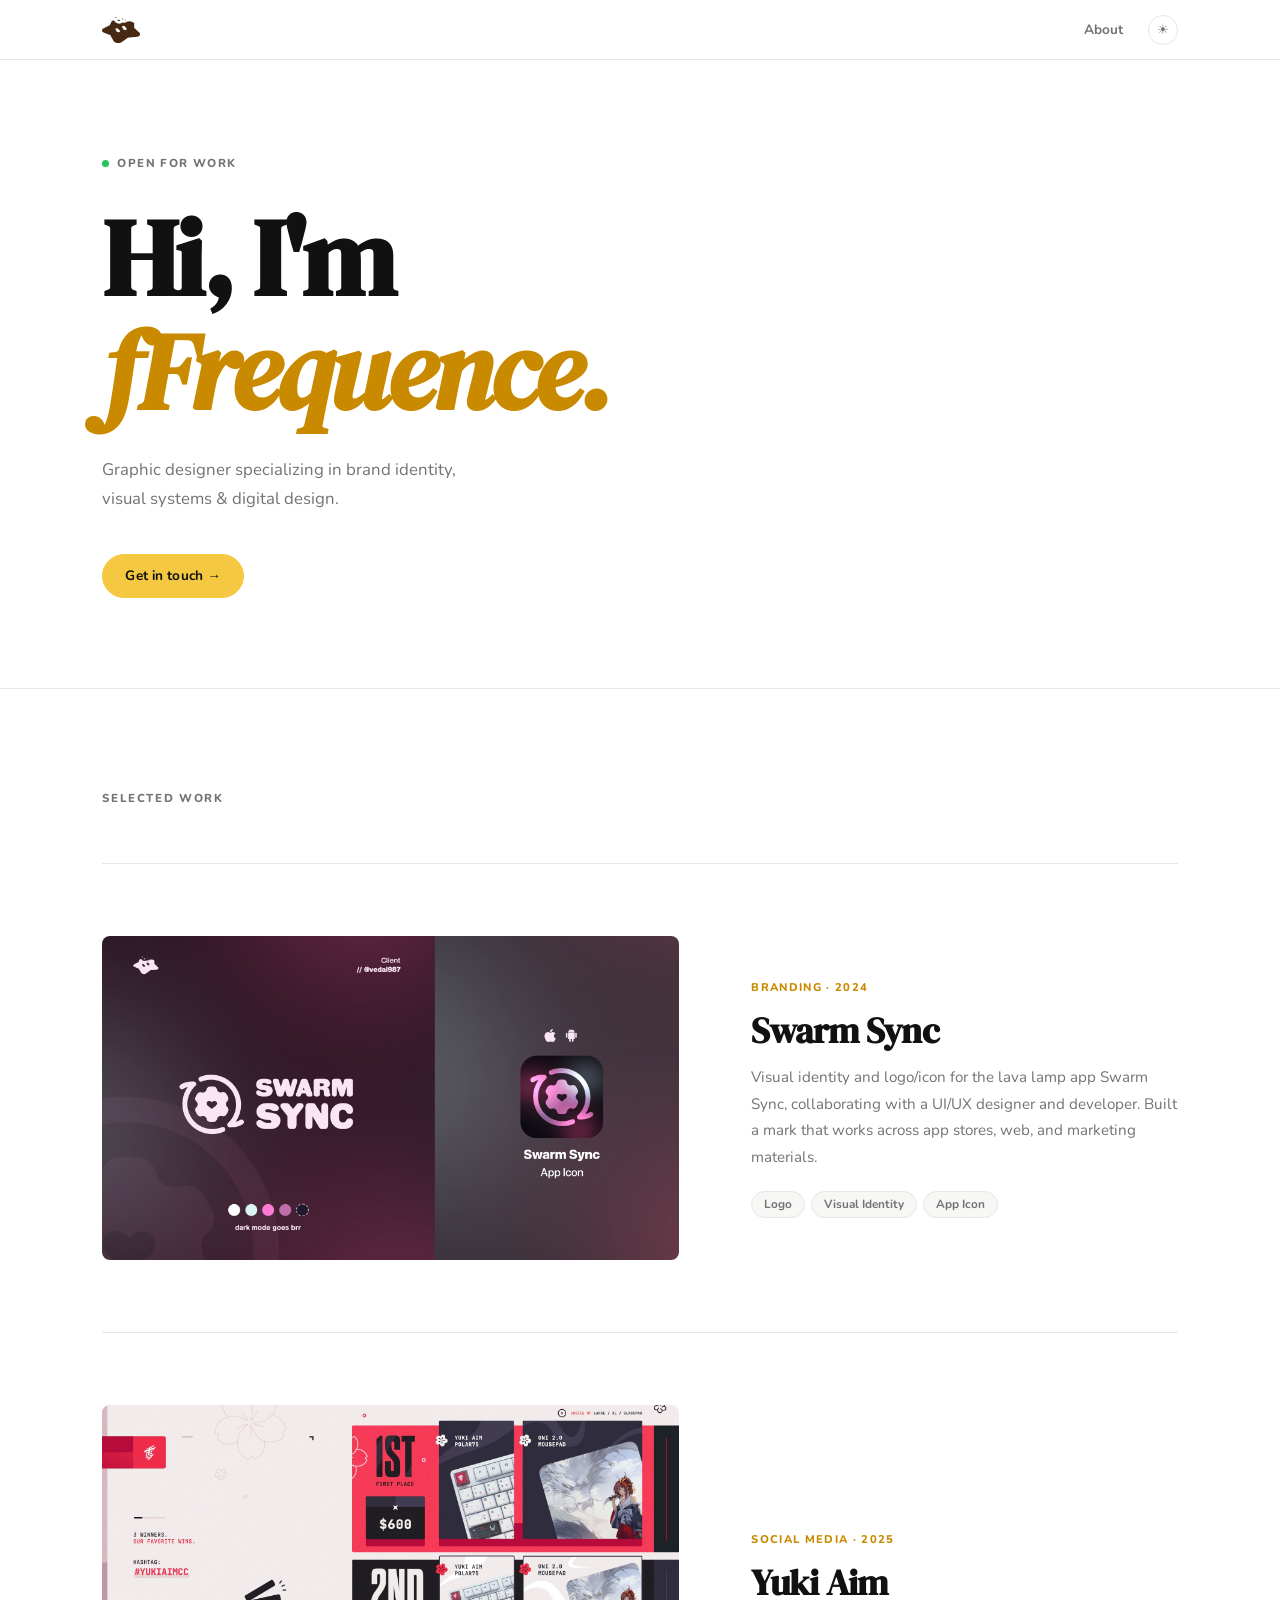
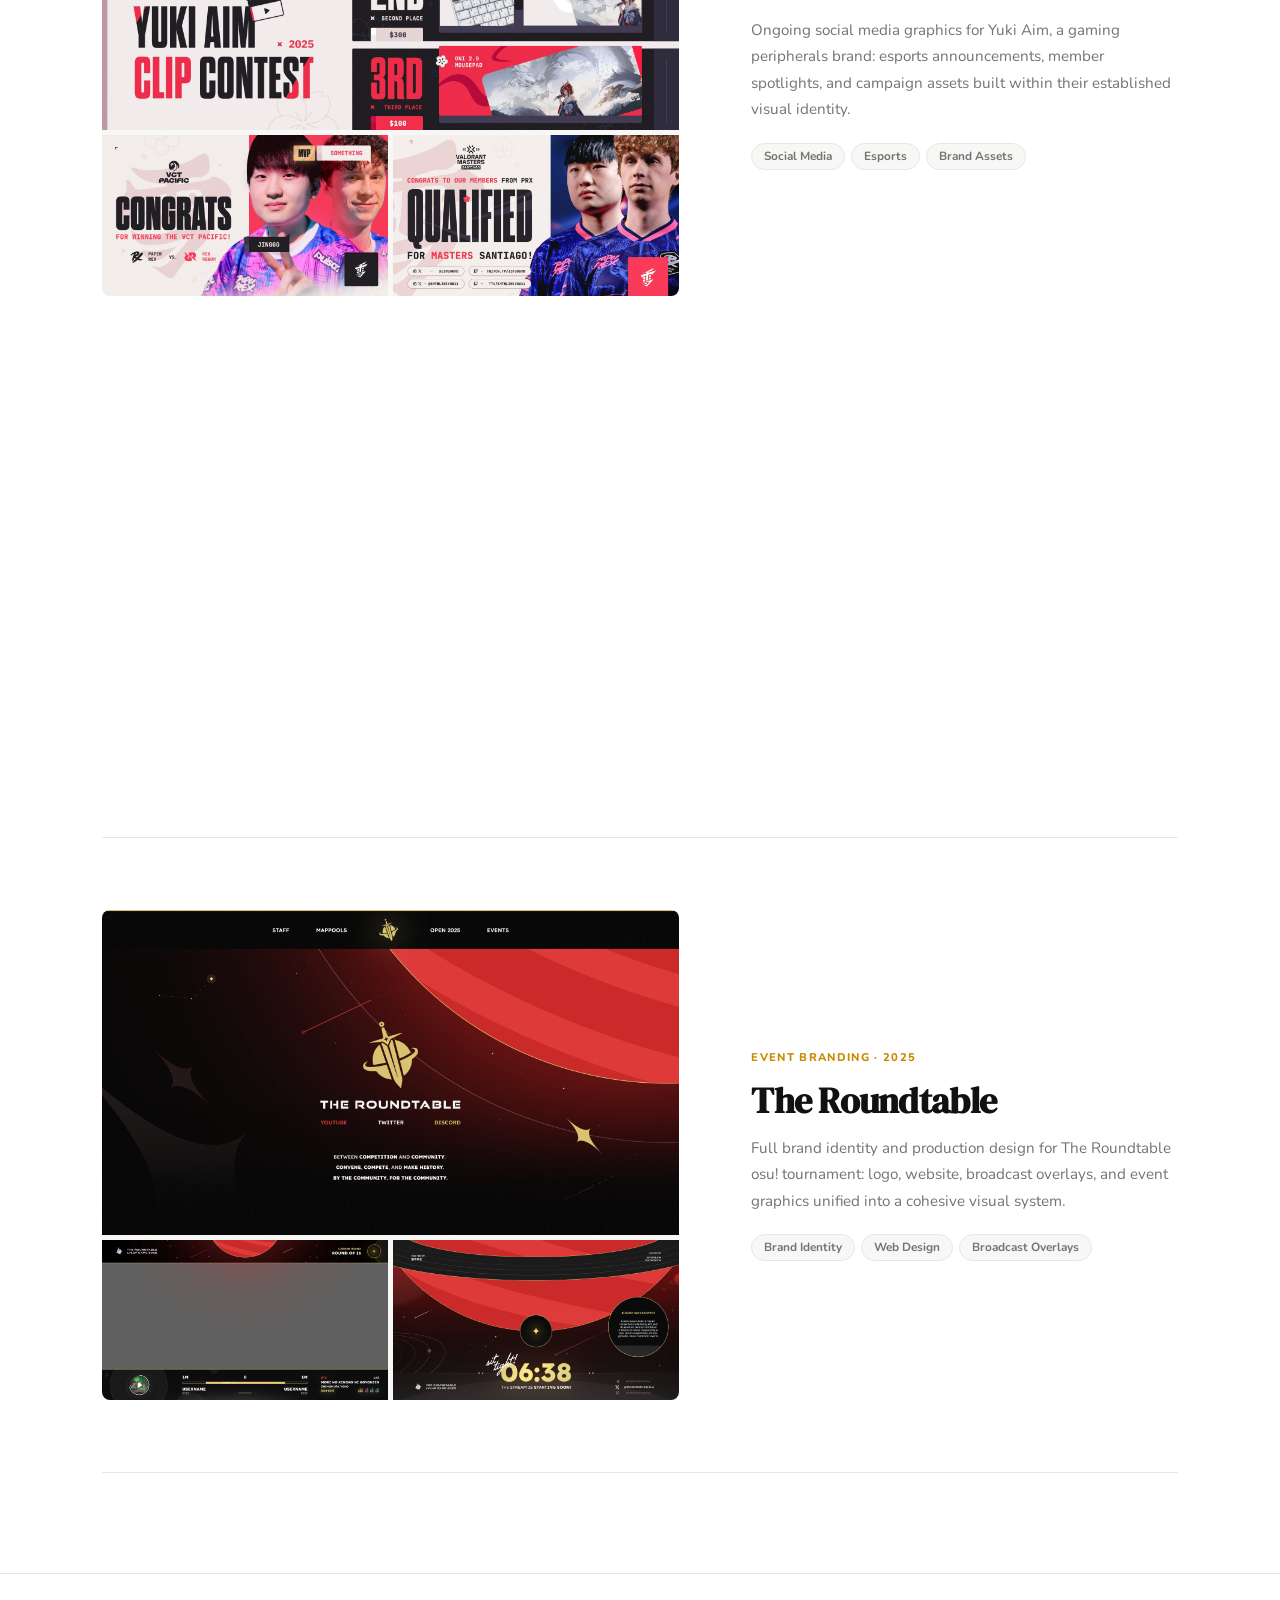
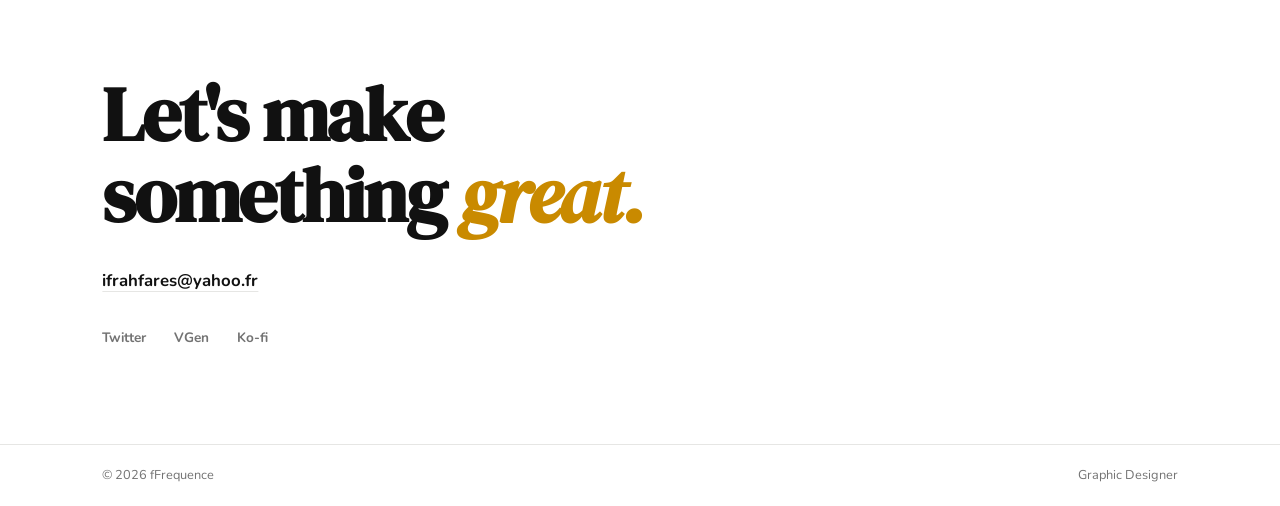
==== index.html @ 148ab66c "initial commit" ====
<!doctype html>
<html lang="en" data-theme="light">
  <head>
    <meta charset="UTF-8" />
    <meta name="viewport" content="width=device-width, initial-scale=1.0" />
    <title>fFrequence · Graphic Designer</title>
    <link rel="stylesheet" href="style.css" />
    <link rel="preconnect" href="https://fonts.googleapis.com" />
    <link rel="icon" type="image/png" href="imgs/lightlogo.png" />
    <link
      href="https://fonts.googleapis.com/css2?family=Nunito:ital,wght@0,300;0,400;0,600;0,700;0,800;1,400&family=DM+Serif+Display:ital@0;1&display=swap"
      rel="stylesheet"
    />
  </head>
  <body>

    <!-- NAV -->
    <nav class="nav">
      <a href="#" class="nav-logo">
        <img src="imgs/logo.png" alt="fFrequence" class="nav-logo-img" />
      </a>
      <div class="nav-right">
        <a href="about.html" class="nav-link">About</a>
        <button class="theme-toggle" id="themeToggle" aria-label="Toggle theme">
          <span class="toggle-icon">☀︎</span>
        </button>
      </div>
    </nav>

    <!-- HERO -->
    <section class="hero">
      <div class="hero-eyebrow reveal"><!--EDIT:hero.eyebrow-->Open for work<!--/EDIT:hero.eyebrow--></div>
      <h1 class="hero-title reveal">
        Hi, I'm<br /><em>fFrequence.</em>
      </h1>
      <p class="hero-sub reveal"><!--EDIT:hero.sub-->Graphic designer specializing in brand identity, visual systems & digital design.<!--/EDIT:hero.sub--></p>
      <a href="#contact" class="btn btn-primary reveal">Get in touch →</a>
    </section>

    <!-- SELECTED WORK -->
    <section class="work-section">
      <div class="section-label reveal">Selected Work</div>

      <article class="project-row reveal">
        <div class="project-img-wrap">
          <img src="imgs/swarmsync.jpg" alt="Swarm Sync" />
        </div>
        <div class="project-info">
          <span class="project-tag"><!--EDIT:proj.swarm.tag-->Branding · 2024<!--/EDIT:proj.swarm.tag--></span>
          <h2 class="project-name">Swarm Sync</h2>
          <p class="project-desc"><!--EDIT:proj.swarm.desc-->Visual identity and logo/icon for the lava lamp app Swarm Sync, collaborating with a UI/UX designer and developer. Built a mark that works across app stores, web, and marketing materials.<!--/EDIT:proj.swarm.desc--></p>
          <div class="project-chips">
            <span>Logo</span><span>Visual Identity</span><span>App Icon</span>
          </div>
        </div>
      </article>

      <article class="project-row reveal">
        <div class="project-img-wrap">
          <div class="img-grid img-grid-1-2">
            <img src="imgs/yukiaim4.jpg" alt="Yuki Aim Clip Contest" />
            <img src="imgs/yukiaim3.jpg" alt="Yuki Aim VCT Pacific" />
            <img src="imgs/yukiaim1.jpg" alt="Yuki Aim Valorant Masters" />
          </div>
        </div>
        <div class="project-info">
          <span class="project-tag"><!--EDIT:proj.yuki.tag-->Social Media · 2025<!--/EDIT:proj.yuki.tag--></span>
          <h2 class="project-name">Yuki Aim</h2>
          <p class="project-desc"><!--EDIT:proj.yuki.desc-->Ongoing social media graphics for Yuki Aim, a gaming peripherals brand: esports announcements, member spotlights, and campaign assets built within their established visual identity.<!--/EDIT:proj.yuki.desc--></p>
          <div class="project-chips">
            <span>Social Media</span><span>Esports</span><span>Brand Assets</span>
          </div>
        </div>
      </article>

      <article class="project-row reveal">
        <div class="project-img-wrap">
          <img src="imgs/neurologo.jpg" alt="Neuro-Sama &amp; Evil Neuro" />
        </div>
        <div class="project-info">
          <span class="project-tag"><!--EDIT:proj.neuro.tag-->Branding · 2022 – Present<!--/EDIT:proj.neuro.tag--></span>
          <h2 class="project-name">Neuro-Sama<br />&amp; Evil Neuro</h2>
          <p class="project-desc"><!--EDIT:proj.neuro.desc-->Ongoing work for the AI VTubers Neuro-Sama and Evil Neuro since 2022, covering logos, infographics, social media assets, and brand materials for a community of over one million.<!--/EDIT:proj.neuro.desc--></p>
          <div class="project-chips">
            <span>Branding</span><span>Logo</span><span>Social Assets</span>
          </div>
        </div>
      </article>

      <article class="project-row reveal">
        <div class="project-img-wrap">
          <div class="img-grid img-grid-1-2">
            <img src="imgs/roundtable/front page mockup.png" alt="The Roundtable Website" />
            <img src="imgs/roundtable/1v1 overlay.png" alt="The Roundtable Broadcast Overlay" />
            <img src="imgs/roundtable/starting soon.png" alt="The Roundtable Starting Soon" />
          </div>
        </div>
        <div class="project-info">
          <span class="project-tag"><!--EDIT:proj.roundtable.tag-->Event Branding · 2025<!--/EDIT:proj.roundtable.tag--></span>
          <h2 class="project-name">The Roundtable</h2>
          <p class="project-desc"><!--EDIT:proj.roundtable.desc-->Full brand identity and production design for The Roundtable osu! tournament: logo, website, broadcast overlays, and event graphics unified into a cohesive visual system.<!--/EDIT:proj.roundtable.desc--></p>
          <div class="project-chips">
            <span>Brand Identity</span><span>Web Design</span><span>Broadcast Overlays</span>
          </div>
        </div>
      </article>

    </section>

    <!-- CONTACT -->
    <section class="contact-section reveal" id="contact">
      <h2 class="contact-heading">Let's make<br />something <em>great.</em></h2>
      <a href="mailto:electroniasecond@gmail.com" class="contact-email"><!--EDIT:contact.email-->ifrahfares@yahoo.fr<!--/EDIT:contact.email--></a>
      <div class="contact-links">
        <a href="https://twitter.com/Frequence_" target="_blank" rel="noopener">Twitter</a>
        <a href="https://vgen.co/ffrequence" target="_blank" rel="noopener">VGen</a>
        <a href="https://ko-fi.com/ffrequence" target="_blank" rel="noopener">Ko-fi</a>
      </div>
    </section>

    <!-- FOOTER -->
    <footer class="footer">
      <span>© 2026 fFrequence</span>
      <span>Graphic Designer</span>
    </footer>

    <button class="back-to-top" id="backToTop" aria-label="Back to top">↑</button>
    <script src="main.js"></script>
  </body>
</html>
---- style.css ----
/* ============================================================
   FREQUENCE PORTFOLIO — internship/company version
   ============================================================ */

/* ---- CSS VARIABLES ---- */
:root {
  --bg: #ffffff;
  --bg-alt: #f7f7f5;
  --surface: #ffffff;
  --border: #e6e6e4;
  --text: #111111;
  --text-muted: #737373;
  --accent: #f5c842;
  --accent-2: #c98a00;
  --accent-soft: #fef9e0;
  --radius: 10px;
  --radius-sm: 6px;
  --nav-h: 60px;
  --font-display: "DM Serif Display", Georgia, serif;
  --font-body: "Nunito", sans-serif;
  --transition: 0.28s cubic-bezier(0.4, 0, 0.2, 1);
  --page-pad: clamp(24px, 8vw, 120px);
}

[data-theme="dark"] {
  --bg: #0f0f0f;
  --bg-alt: #181818;
  --surface: #1c1c1c;
  --border: #2a2a2a;
  --text: #efefef;
  --text-muted: #888888;
  --accent: #f5c842;
  --accent-2: #e8a820;
  --accent-soft: #231f00;
}

/* ---- RESET ---- */
*,
*::before,
*::after {
  box-sizing: border-box;
  margin: 0;
  padding: 0;
}
html {
  scroll-behavior: smooth;
}
body {
  background: var(--bg);
  color: var(--text);
  font-family: var(--font-body);
  font-size: 16px;
  line-height: 1.6;
  transition: background var(--transition), color var(--transition);
  min-height: 100vh;
  display: flex;
  flex-direction: column;
}
a {
  color: inherit;
  text-decoration: none;
}
img {
  max-width: 100%;
  display: block;
}

/* ---- SCROLL REVEAL ---- */
.reveal {
  opacity: 0;
  transform: translateY(18px);
  transition: opacity 0.6s ease, transform 0.6s ease;
  transition-delay: var(--delay, 0s);
}
.reveal.visible {
  opacity: 1;
  transform: translateY(0);
}

/* ---- NAV ---- */
.nav {
  position: fixed;
  top: 0;
  left: 0;
  right: 0;
  height: var(--nav-h);
  display: flex;
  align-items: center;
  justify-content: space-between;
  padding: 0 var(--page-pad);
  background: var(--bg);
  border-bottom: 1px solid var(--border);
  z-index: 100;
  transition: background var(--transition), border-color var(--transition);
}

.nav-logo-img {
  height: 26px;
  width: auto;
  display: block;
  filter: var(--logo-filter);
}
[data-theme="dark"] { --logo-filter: brightness(0) invert(1); }
:root { --logo-filter: none; }

.nav-right {
  display: flex;
  align-items: center;
  gap: 24px;
}
.nav-contact {
  font-size: 0.85rem;
  font-weight: 700;
  color: var(--text);
  letter-spacing: 0.01em;
  transition: color var(--transition);
}
.nav-contact:hover {
  color: var(--accent-2);
}
.theme-toggle {
  background: none;
  border: 1px solid var(--border);
  border-radius: 50%;
  width: 30px;
  height: 30px;
  cursor: pointer;
  display: flex;
  align-items: center;
  justify-content: center;
  font-size: 0.8rem;
  transition: all var(--transition);
  color: var(--text-muted);
  flex-shrink: 0;
}
.theme-toggle:hover {
  border-color: var(--accent);
  color: var(--text);
}

/* ---- HERO ---- */
.hero {
  padding-top: calc(var(--nav-h) + clamp(64px, 10vh, 120px));
  padding-bottom: clamp(72px, 10vh, 128px);
  padding-left: var(--page-pad);
  padding-right: var(--page-pad);
  border-bottom: 1px solid var(--border);
}
.hero-eyebrow {
  display: inline-flex;
  align-items: center;
  gap: 8px;
  font-size: 0.72rem;
  font-weight: 800;
  letter-spacing: 0.12em;
  text-transform: uppercase;
  color: var(--text-muted);
  margin-bottom: 28px;
}
.hero-eyebrow::before {
  content: "";
  width: 7px;
  height: 7px;
  border-radius: 50%;
  background: #22c55e;
  flex-shrink: 0;
}
.hero-title {
  font-family: var(--font-display);
  font-size: clamp(3.6rem, 8.5vw, 7.5rem);
  line-height: 1.04;
  letter-spacing: -0.03em;
  color: var(--text);
  margin-bottom: 28px;
  max-width: 14ch;
}
.hero-title em {
  font-style: italic;
  color: var(--accent-2);
}
.hero-sub {
  font-size: 1.05rem;
  color: var(--text-muted);
  line-height: 1.75;
  max-width: 400px;
  margin-bottom: 40px;
}

/* ---- BUTTON ---- */
.btn {
  font-family: var(--font-body);
  font-weight: 700;
  font-size: 0.85rem;
  padding: 10px 22px;
  border-radius: 99px;
  cursor: pointer;
  transition: all var(--transition);
  display: inline-flex;
  align-items: center;
  gap: 6px;
  border: 1.5px solid transparent;
  letter-spacing: 0.01em;
}
.btn-primary {
  background: var(--accent);
  color: #111111;
  border-color: var(--accent);
}
.btn-primary:hover {
  background: var(--accent-2);
  border-color: var(--accent-2);
  color: #fff;
  transform: translateY(-1px);
}
.btn-ghost {
  background: transparent;
  color: var(--text);
  border-color: var(--border);
}
.btn-ghost:hover {
  border-color: var(--text-muted);
  transform: translateY(-1px);
}

/* ---- SECTION LABEL ---- */
.section-label {
  font-size: 0.72rem;
  font-weight: 800;
  letter-spacing: 0.14em;
  text-transform: uppercase;
  color: var(--text-muted);
  margin-bottom: 56px;
}

/* ---- WORK SECTION ---- */
.work-section {
  padding: 100px var(--page-pad);
}

/* ---- PROJECT ROWS ---- */
.project-row {
  display: grid;
  grid-template-columns: 1.15fr 0.85fr;
  gap: 72px;
  align-items: center;
  padding: 72px 0;
  border-top: 1px solid var(--border);
}
.project-row:last-child {
  border-bottom: 1px solid var(--border);
}
.project-row--reverse {
  direction: rtl;
}
.project-row--reverse > * {
  direction: ltr;
}
.project-img-wrap {
  border-radius: 8px;
  overflow: hidden;
  background: var(--bg-alt);
}
.project-img-wrap img {
  width: 100%;
  height: auto;
  display: block;
}
.img-grid {
  display: grid;
  gap: 5px;
}
.img-grid-1-2 {
  grid-template-columns: 1fr 1fr;
}
.img-grid-1-2 > img:first-child {
  grid-column: 1 / -1;
}
.img-grid-1-2 > img:not(:first-child) {
  aspect-ratio: 16 / 9;
  object-fit: cover;
}
.project-info {
  display: flex;
  flex-direction: column;
  gap: 14px;
}
.project-tag {
  font-size: 0.7rem;
  font-weight: 800;
  letter-spacing: 0.12em;
  text-transform: uppercase;
  color: var(--accent-2);
}
.project-name {
  font-family: var(--font-display);
  font-size: clamp(1.8rem, 2.8vw, 2.6rem);
  line-height: 1.1;
  letter-spacing: -0.02em;
}
.project-desc {
  font-size: 0.95rem;
  color: var(--text-muted);
  line-height: 1.75;
}
.project-chips {
  display: flex;
  flex-wrap: wrap;
  gap: 6px;
  margin-top: 6px;
}
.project-chips span {
  font-size: 0.74rem;
  font-weight: 700;
  color: var(--text-muted);
  background: var(--bg-alt);
  border: 1px solid var(--border);
  border-radius: 99px;
  padding: 3px 12px;
}

/* ---- ABOUT SECTION ---- */
.about-section {
  padding: 96px var(--page-pad);
  border-top: 1px solid var(--border);
  display: grid;
  grid-template-columns: 1fr 1fr;
  gap: 80px;
  align-items: start;
}
.about-sub-label {
  font-size: 0.7rem;
  font-weight: 800;
  letter-spacing: 0.14em;
  text-transform: uppercase;
  color: var(--text-muted);
  margin-bottom: 16px;
}
.about-bio {
  font-size: 1rem;
  line-height: 1.8;
  color: var(--text-muted);
}
.about-bio strong {
  color: var(--text);
  font-weight: 600;
}
.about-bio p + p {
  margin-top: 14px;
}
.about-right {
  display: flex;
  flex-direction: column;
  gap: 32px;
}
.tools-list {
  display: flex;
  flex-wrap: wrap;
  gap: 7px;
}
.tools-list span {
  font-size: 0.78rem;
  font-weight: 700;
  color: var(--text-muted);
  background: var(--bg-alt);
  border: 1px solid var(--border);
  border-radius: 99px;
  padding: 4px 14px;
}

/* ---- CONTACT SECTION ---- */
.contact-section {
  padding: 100px var(--page-pad) 96px;
  border-top: 1px solid var(--border);
}
.contact-heading {
  font-family: var(--font-display);
  font-size: clamp(2.8rem, 6vw, 5.5rem);
  letter-spacing: -0.03em;
  line-height: 1.05;
  margin-bottom: 32px;
}
.contact-heading em {
  font-style: italic;
  color: var(--accent-2);
}
.contact-email {
  display: inline-block;
  font-size: 1.05rem;
  font-weight: 700;
  color: var(--text);
  text-decoration: underline;
  text-decoration-color: var(--border);
  text-underline-offset: 5px;
  transition: all var(--transition);
  margin-bottom: 32px;
}
.contact-email:hover {
  color: var(--accent-2);
  text-decoration-color: var(--accent-2);
}
.contact-links {
  display: flex;
  gap: 28px;
  flex-wrap: wrap;
}
.contact-links a {
  font-size: 0.85rem;
  font-weight: 700;
  color: var(--text-muted);
  transition: color var(--transition);
}
.contact-links a:hover {
  color: var(--text);
}

/* ---- FOOTER ---- */
.footer {
  margin-top: auto;
  display: flex;
  justify-content: space-between;
  align-items: center;
  padding: 20px var(--page-pad);
  border-top: 1px solid var(--border);
  font-size: 0.8rem;
  color: var(--text-muted);
}

/* ---- BACK TO TOP ---- */
.back-to-top {
  position: fixed;
  bottom: 28px;
  right: 28px;
  width: 38px;
  height: 38px;
  border-radius: 50%;
  background: var(--surface);
  border: 1px solid var(--border);
  color: var(--text-muted);
  font-size: 0.95rem;
  cursor: pointer;
  display: flex;
  align-items: center;
  justify-content: center;
  opacity: 0;
  transform: translateY(10px);
  transition: all var(--transition);
  z-index: 200;
  pointer-events: none;
}
.back-to-top.visible {
  opacity: 1;
  transform: translateY(0);
  pointer-events: auto;
}
.back-to-top:hover {
  background: var(--accent);
  border-color: var(--accent);
  color: #111;
  transform: translateY(-2px);
}

/* ---- ABOUT PAGE (simple) ---- */
.about-simple {
  padding: calc(var(--nav-h) + 80px) var(--page-pad) 100px;
  max-width: calc(560px + var(--page-pad) * 2);
}
.about-pfp {
  width: 88px;
  height: 88px;
  border-radius: var(--radius);
  display: block;
  margin-bottom: 28px;
}
.about-intro {
  font-size: 1rem;
  line-height: 1.85;
  color: var(--text-muted);
  margin-bottom: 56px;
}
.about-block {
  margin-bottom: 48px;
}
.about-block-label {
  font-size: 0.72rem;
  font-weight: 800;
  letter-spacing: 0.14em;
  text-transform: uppercase;
  color: var(--text-muted);
  margin-bottom: 18px;
}
.about-exp-list,
.about-links-list {
  list-style: none;
  display: flex;
  flex-direction: column;
  gap: 10px;
}
.about-exp-list li {
  font-size: 0.95rem;
  color: var(--text-muted);
  line-height: 1.65;
}
.about-links-list a {
  font-size: 0.95rem;
  color: var(--text-muted);
  text-decoration: underline;
  text-decoration-color: var(--border);
  text-underline-offset: 4px;
  transition: color var(--transition), text-decoration-color var(--transition);
}
.about-links-list a:hover {
  color: var(--text);
  text-decoration-color: var(--text-muted);
}

/* ---- NAV LINKS ---- */
.nav-link {
  font-size: 0.85rem;
  font-weight: 700;
  color: var(--text-muted);
  letter-spacing: 0.01em;
  transition: color var(--transition);
}
.nav-link:hover,
.nav-link--active {
  color: var(--text);
}

/* ---- ABOUT PAGE HERO ---- */
.about-hero {
  padding-top: calc(var(--nav-h) + clamp(64px, 10vh, 120px));
  padding-bottom: clamp(64px, 8vh, 100px);
  padding-left: var(--page-pad);
  padding-right: var(--page-pad);
  border-bottom: 1px solid var(--border);
}
.about-hero-eyebrow {
  font-size: 0.72rem;
  font-weight: 800;
  letter-spacing: 0.14em;
  text-transform: uppercase;
  color: var(--text-muted);
  margin-bottom: 24px;
}
.about-hero-title {
  font-family: var(--font-display);
  font-size: clamp(3rem, 7.5vw, 6.5rem);
  line-height: 1.04;
  letter-spacing: -0.03em;
  color: var(--text);
  max-width: 16ch;
}
.about-hero-title em {
  font-style: italic;
  color: var(--accent-2);
}

/* ---- ABOUT BODY ---- */
.about-body {
  padding: 80px var(--page-pad);
  border-bottom: 1px solid var(--border);
  display: grid;
  grid-template-columns: 240px 1fr;
  gap: 80px;
  align-items: start;
}
.about-photo {
  width: 100%;
  border-radius: var(--radius);
  display: block;
  background: var(--bg-alt);
}
.about-bio-text {
  font-size: 1rem;
  line-height: 1.85;
  color: var(--text-muted);
}
.about-bio-text strong {
  color: var(--text);
  font-weight: 600;
}
.about-bio-text p + p {
  margin-top: 18px;
}
.about-detail-grid {
  display: grid;
  grid-template-columns: 1fr 1fr;
  gap: 20px 48px;
  margin-top: 40px;
  padding-top: 36px;
  border-top: 1px solid var(--border);
}
.about-detail-item {
  display: flex;
  flex-direction: column;
  gap: 5px;
}
.about-detail-label {
  font-size: 0.68rem;
  font-weight: 800;
  letter-spacing: 0.14em;
  text-transform: uppercase;
  color: var(--text-muted);
}
.about-detail-value {
  font-size: 0.95rem;
  font-weight: 600;
  color: var(--text);
}

/* ---- TIMELINE ---- */
.timeline-section {
  padding: 80px var(--page-pad);
  border-bottom: 1px solid var(--border);
}
.timeline-item {
  display: grid;
  grid-template-columns: 120px 1fr;
  gap: 48px;
  padding: 36px 0;
  border-top: 1px solid var(--border);
  align-items: start;
}
.timeline-year {
  font-size: 0.78rem;
  font-weight: 800;
  letter-spacing: 0.08em;
  text-transform: uppercase;
  color: var(--text-muted);
  padding-top: 4px;
  white-space: nowrap;
}
.timeline-role {
  font-size: 0.7rem;
  font-weight: 800;
  letter-spacing: 0.12em;
  text-transform: uppercase;
  color: var(--accent-2);
  margin-bottom: 8px;
}
.timeline-client {
  font-family: var(--font-display);
  font-size: clamp(1.5rem, 2.2vw, 2rem);
  line-height: 1.1;
  letter-spacing: -0.02em;
  color: var(--text);
  margin-bottom: 12px;
}
.timeline-desc {
  font-size: 0.95rem;
  color: var(--text-muted);
  line-height: 1.75;
  max-width: 520px;
}

/* ---- CURRENTLY ---- */
.currently-section {
  padding: 80px var(--page-pad);
  border-bottom: 1px solid var(--border);
}
.currently-list {
  display: flex;
  flex-direction: column;
  gap: 14px;
  margin-top: 32px;
}
.currently-item {
  display: flex;
  align-items: center;
  gap: 12px;
  font-size: 0.95rem;
  color: var(--text-muted);
}
.currently-dot {
  width: 7px;
  height: 7px;
  border-radius: 50%;
  background: #22c55e;
  flex-shrink: 0;
}

/* ---- RESPONSIVE ---- */
@media (max-width: 760px) {
  .project-row {
    grid-template-columns: 1fr;
    gap: 28px;
    padding: 52px 0;
  }
  .project-row--reverse {
    direction: ltr;
  }
  .about-section {
    grid-template-columns: 1fr;
    gap: 40px;
  }
  .hero-title {
    font-size: clamp(3rem, 12vw, 4.5rem);
  }
  .about-body {
    grid-template-columns: 1fr;
    gap: 40px;
  }
  .about-photo {
    max-width: 160px;
  }
  .timeline-item {
    grid-template-columns: 80px 1fr;
    gap: 24px;
  }
}
@media (max-width: 480px) {
  .nav-contact { display: none; }
  .nav-link { display: none; }
  .timeline-item {
    grid-template-columns: 1fr;
    gap: 8px;
  }
}
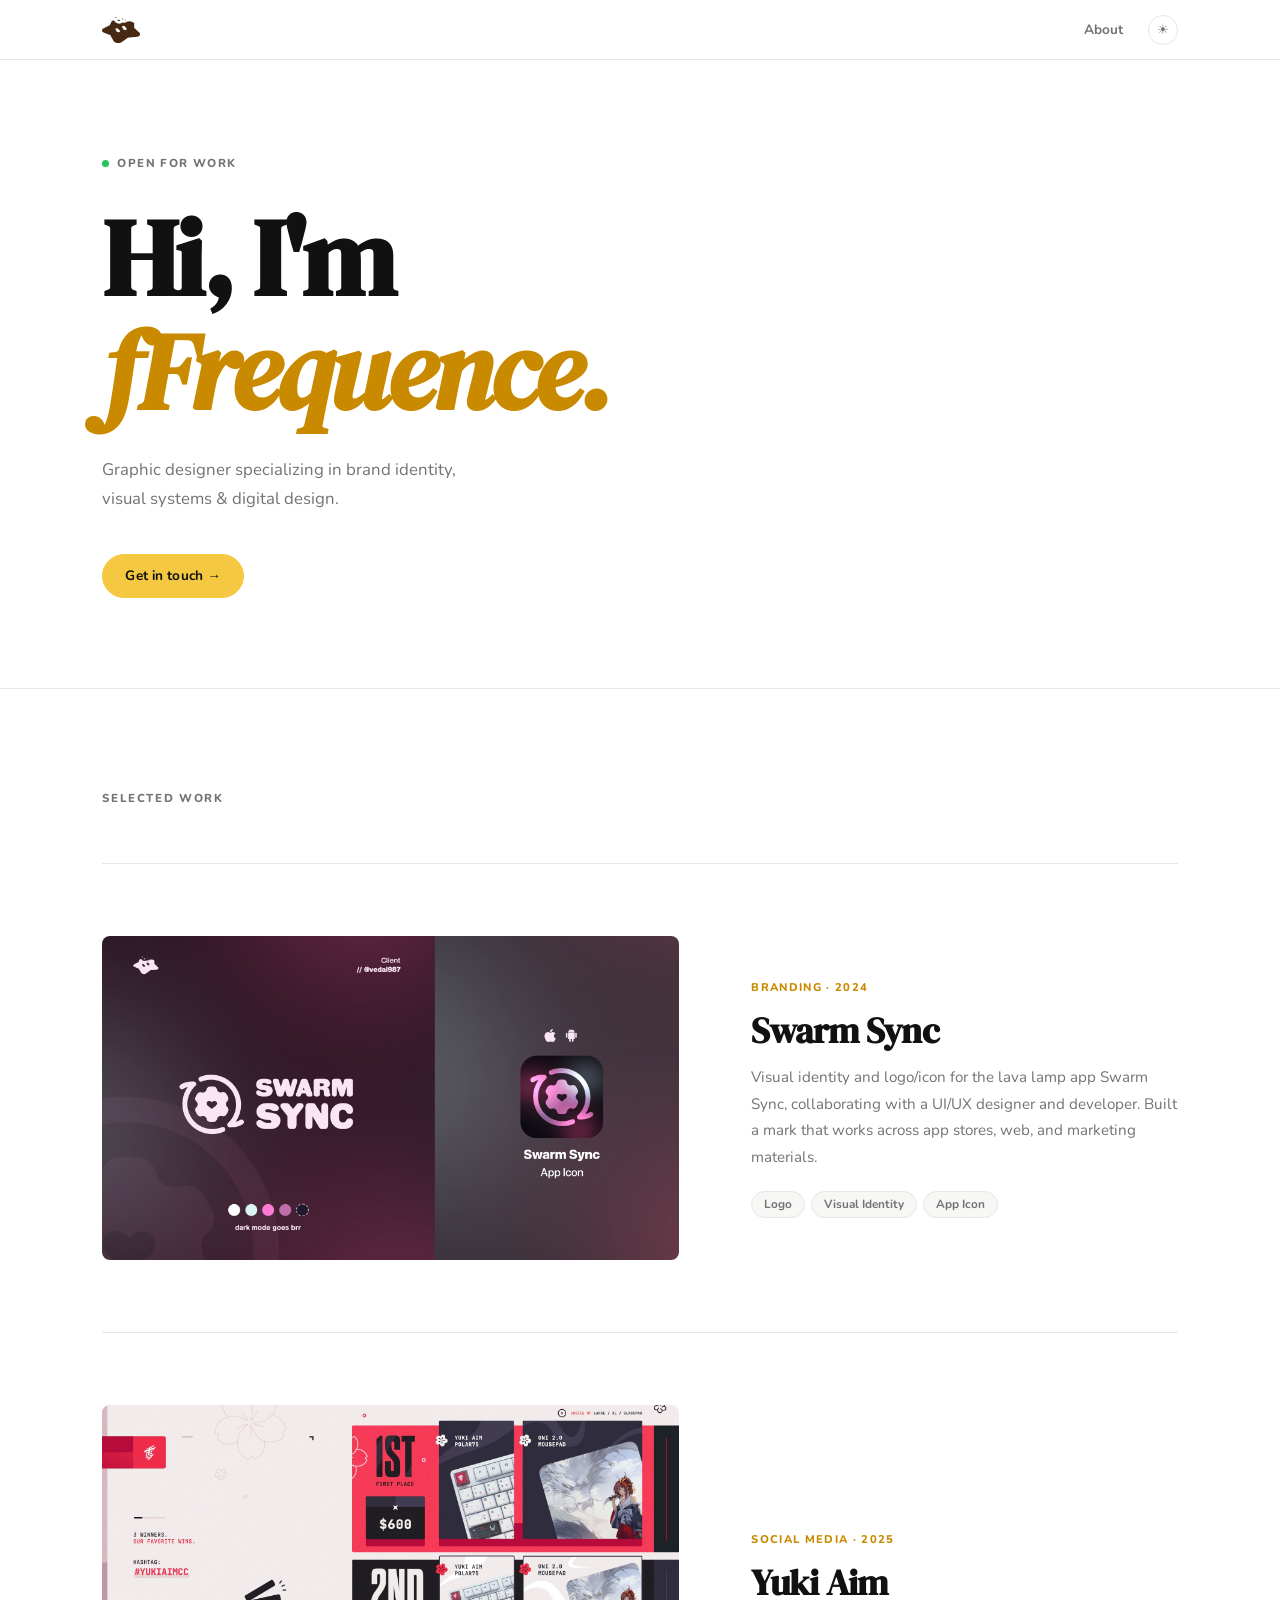
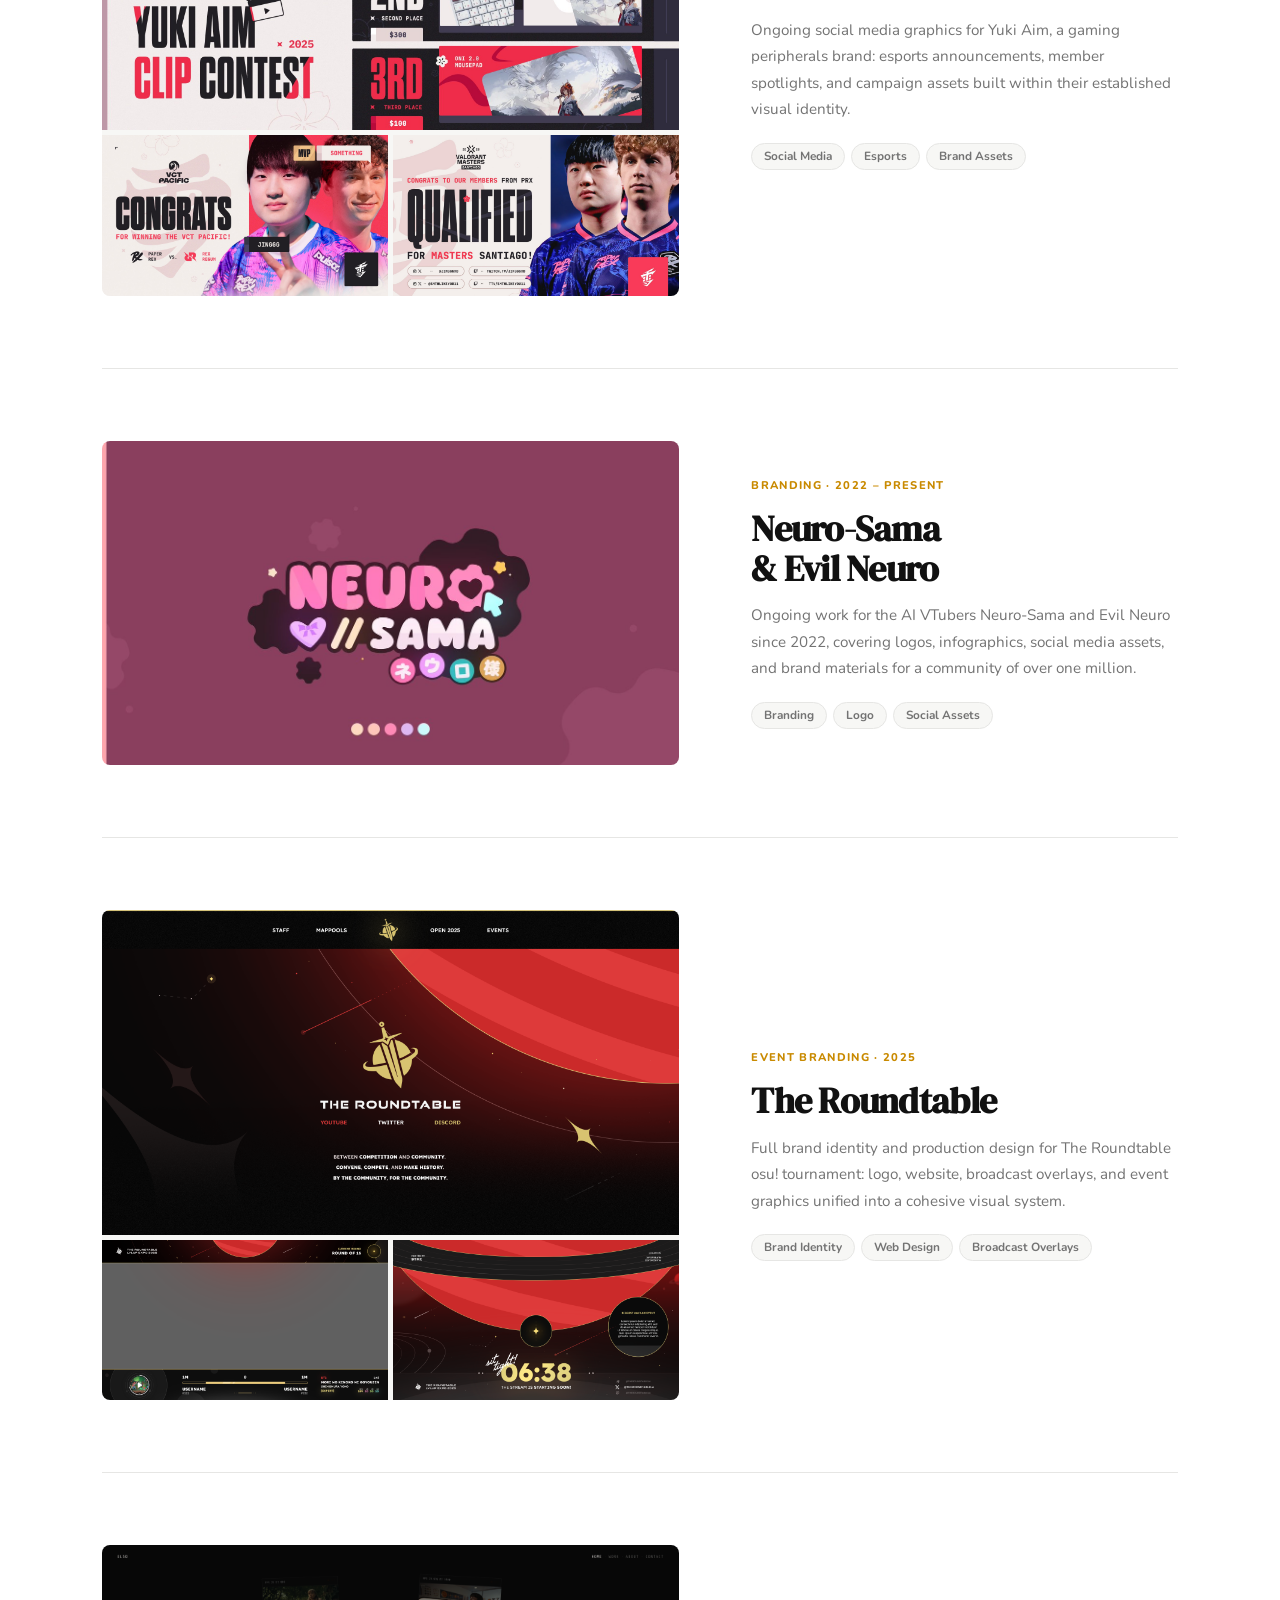
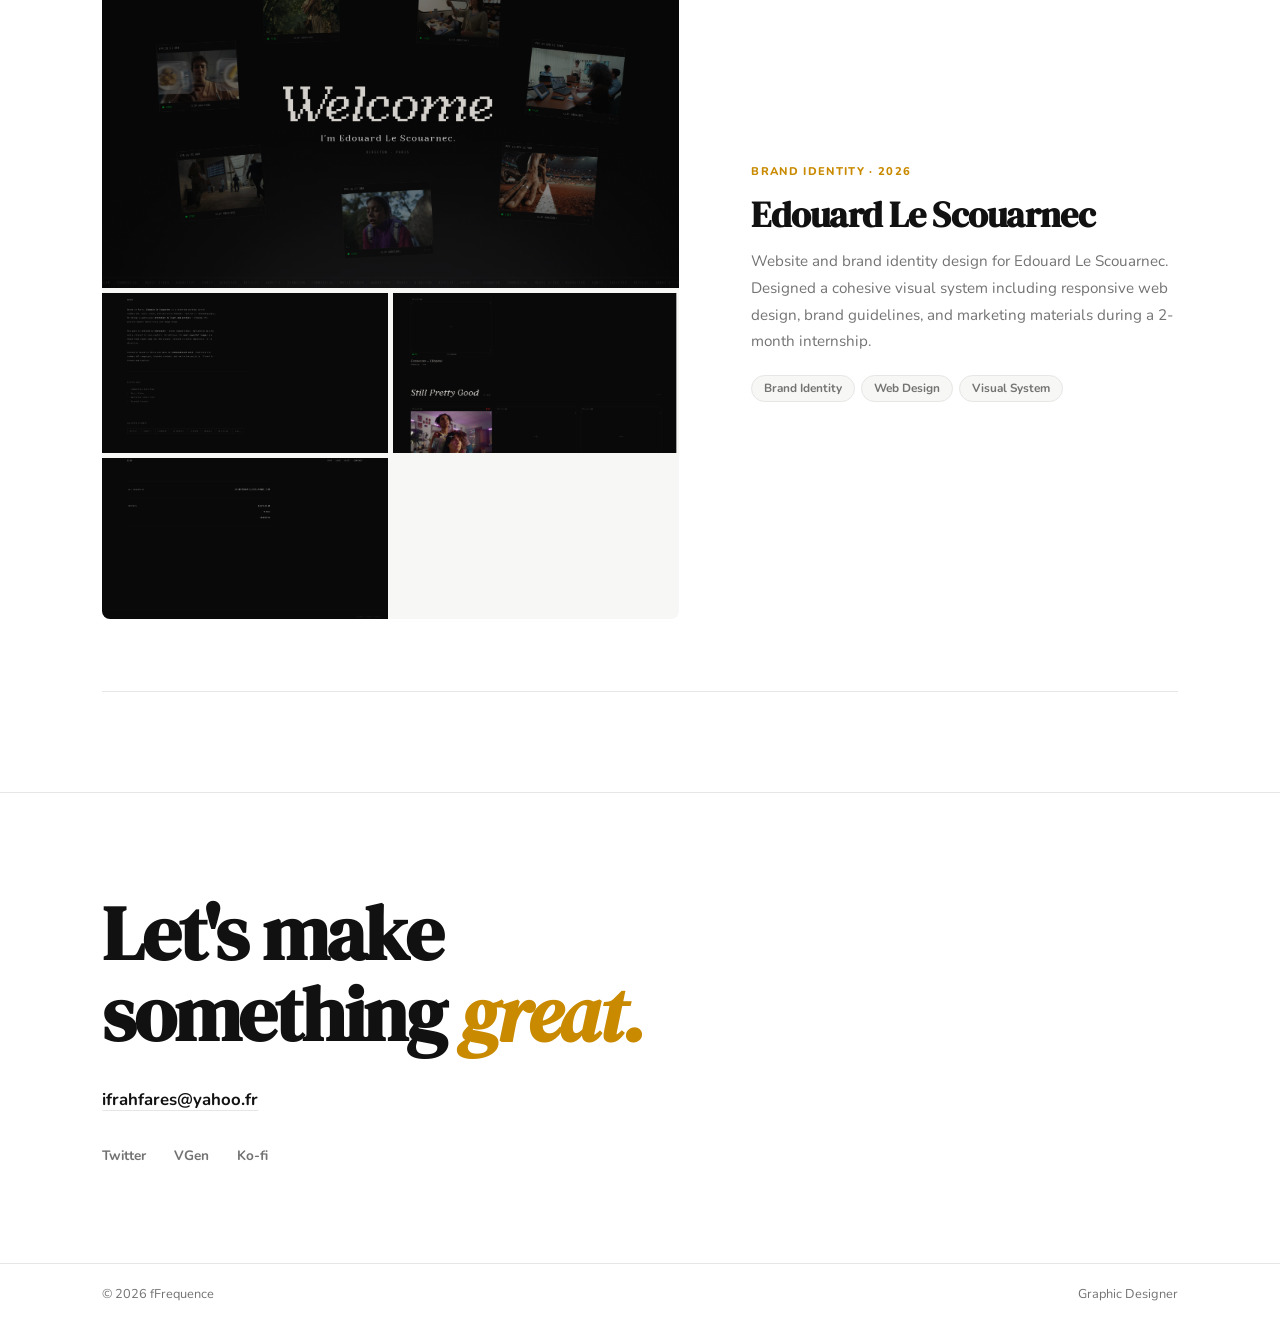
==== commit fca4dcb9: "Add new elements for the Edouard Project" ====
--- a/index.html
+++ b/index.html
@@ -105,6 +105,25 @@
         </div>
       </article>
 
+      <article class="project-row reveal">
+        <div class="project-img-wrap">
+          <div class="img-grid img-grid-1-2">
+            <img src="imgs/edouard/Home.png" alt="Edouard Le Scouarnec Homepage" />
+            <img src="imgs/edouard/About.png" alt="Edouard Le Scouarnec About Page" />
+            <img src="imgs/edouard/Work.png" alt="Edouard Le Scouarnec Work Page" />
+            <img src="imgs/edouard/Contact.png" alt="Edouard Le Scouarnec Contact Page" />
+          </div>
+        </div>
+        <div class="project-info">
+          <span class="project-tag">Brand Identity · 2026</span>
+          <h2 class="project-name">Edouard Le Scouarnec</h2>
+          <p class="project-desc">Website and brand identity design for Edouard Le Scouarnec. Designed a cohesive visual system including responsive web design, brand guidelines, and marketing materials during a 2-month internship.</p>
+          <div class="project-chips">
+            <span>Brand Identity</span><span>Web Design</span><span>Visual System</span>
+          </div>
+        </div>
+      </article>
+
     </section>
 
     <!-- CONTACT -->
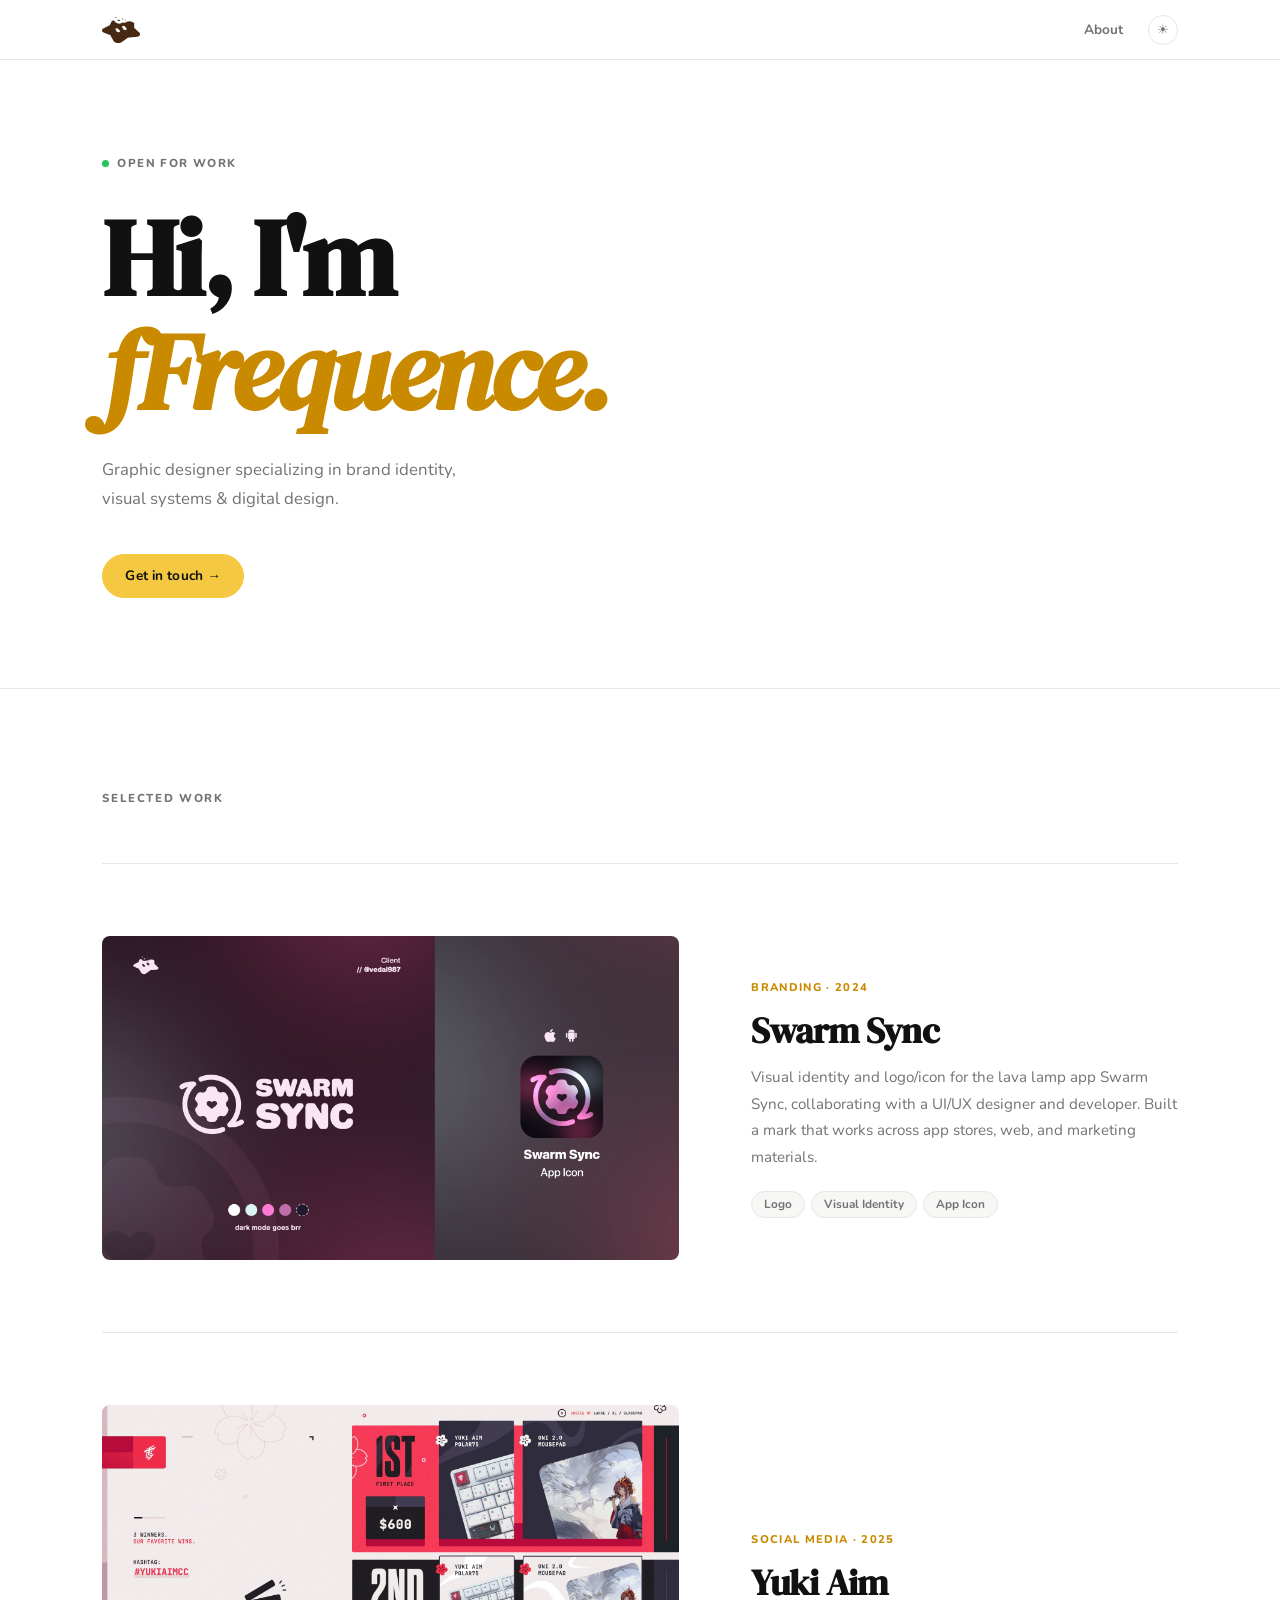
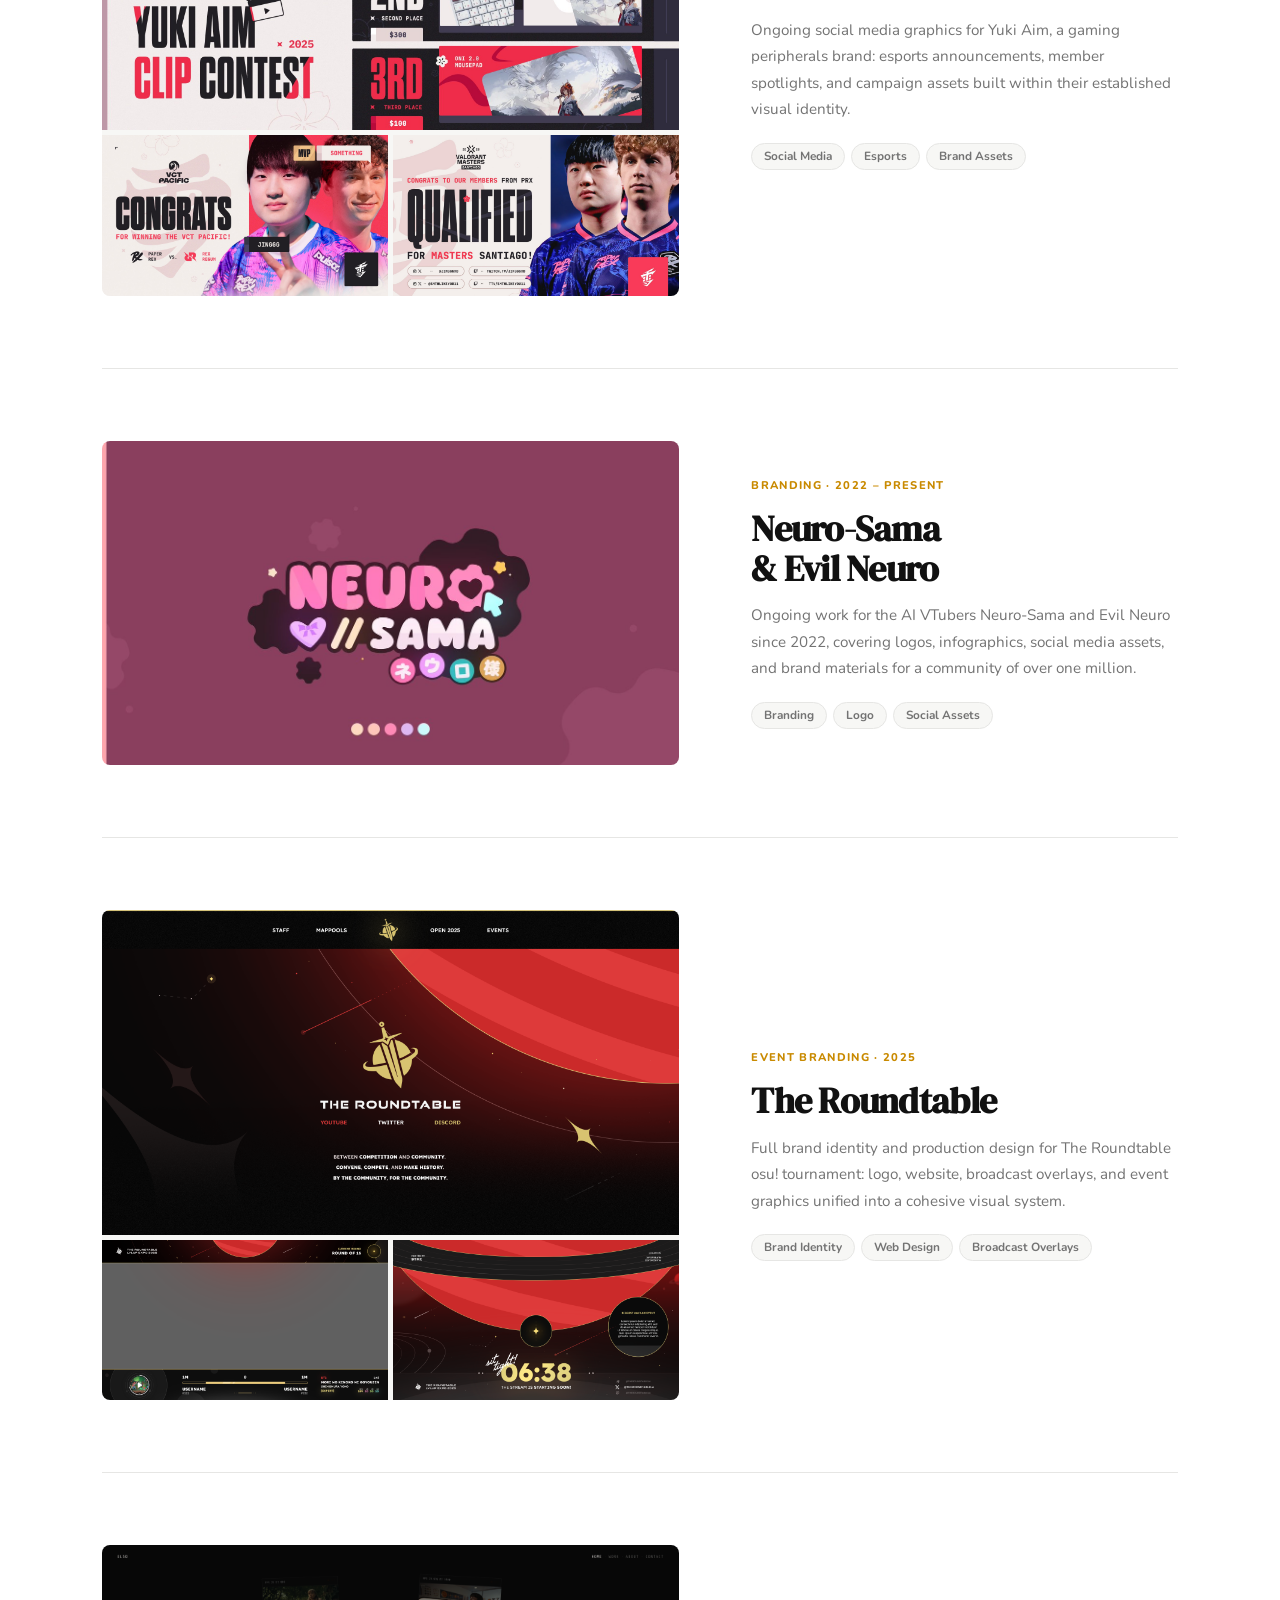
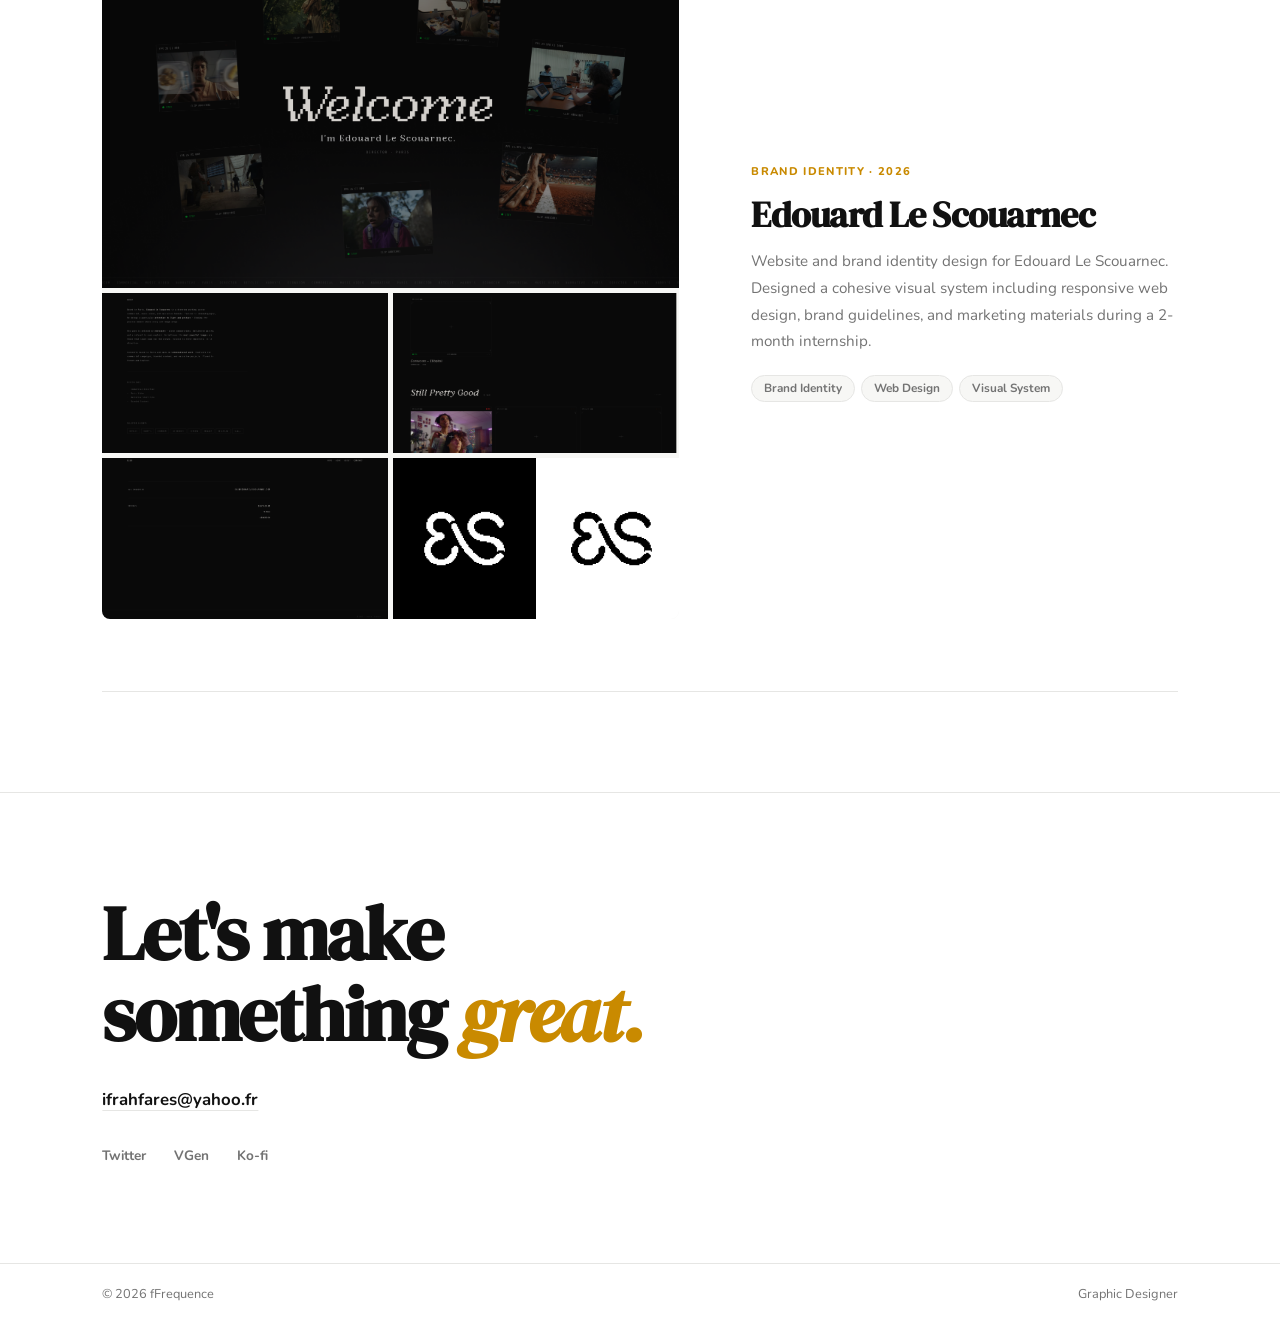
==== commit f59d17d4: "Add final design image for Edouard project" ====
--- a/index.html
+++ b/index.html
@@ -112,6 +112,7 @@
             <img src="imgs/edouard/About.png" alt="Edouard Le Scouarnec About Page" />
             <img src="imgs/edouard/Work.png" alt="Edouard Le Scouarnec Work Page" />
             <img src="imgs/edouard/Contact.png" alt="Edouard Le Scouarnec Contact Page" />
+            <img src="imgs/edouard/final.png" alt="Edouard Le Scouarnec Final" />
           </div>
         </div>
         <div class="project-info">
